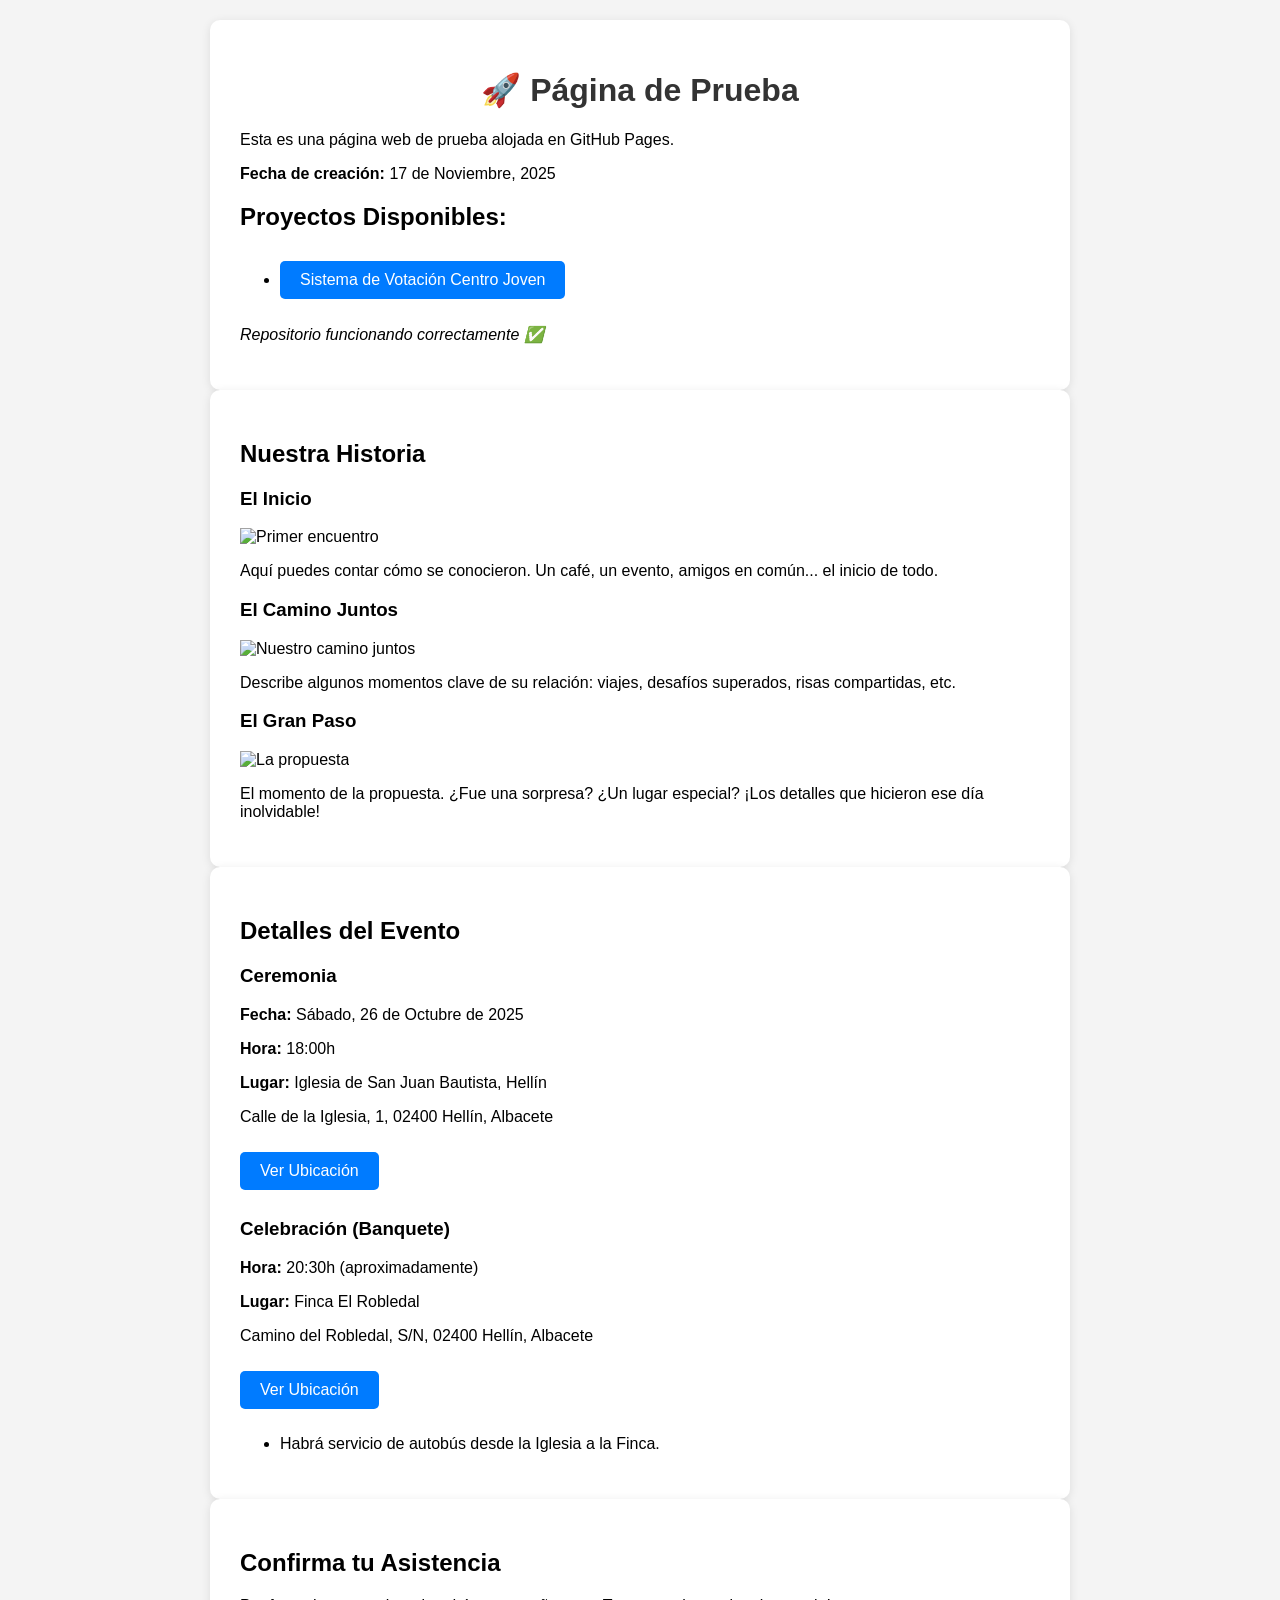
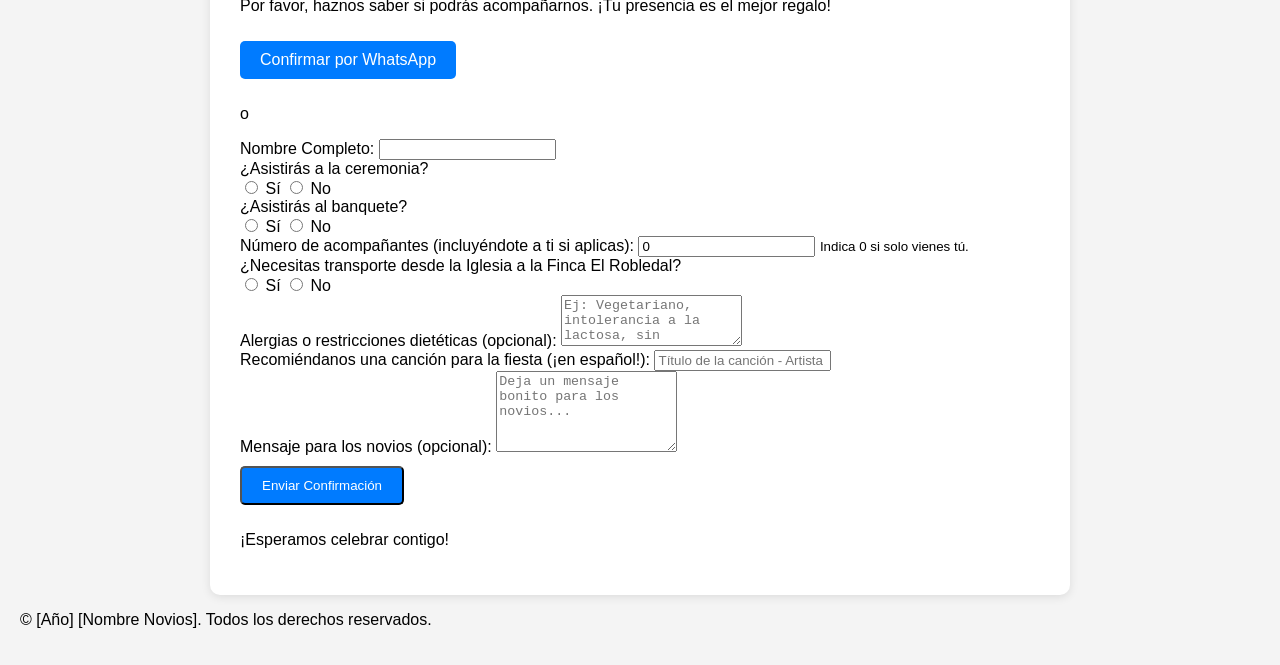
==== index.html @ acfec5c4 "Initial commit: Página de prueba y sistema de votación" ====
<!DOCTYPE html>
<html lang="es">
<head>
    <meta charset="UTF-8">
    <meta name="viewport" content="width=device-width, initial-scale=1.0">
    <title>Página de Prueba - GitHub Pages</title>
    <style>
        body { font-family: Arial, sans-serif; margin: 0; padding: 20px; background: #f4f4f4; }
        .container { max-width: 800px; margin: 0 auto; background: white; padding: 30px; border-radius: 10px; box-shadow: 0 2px 10px rgba(0,0,0,0.1); }
        h1 { color: #333; text-align: center; }
        .button { display: inline-block; background: #007bff; color: white; padding: 10px 20px; text-decoration: none; border-radius: 5px; margin: 10px 0; }
        .button:hover { background: #0056b3; }
    </style>
</head>
<body>
    <div class="container">
        <h1>🚀 Página de Prueba</h1>
        <p>Esta es una página web de prueba alojada en GitHub Pages.</p>
        <p><strong>Fecha de creación:</strong> 17 de Noviembre, 2025</p>
        
        <h2>Proyectos Disponibles:</h2>
        <ul>
            <li><a href="votacion_centro_joven.html" class="button">Sistema de Votación Centro Joven</a></li>
        </ul>
        
        <p><em>Repositorio funcionando correctamente ✅</em></p>
    </div>
</body>
</html>

    <section id="nuestra-historia" class="section story-section">
        <div class="container">
            <h2>Nuestra Historia</h2>
            <div class="story-grid">
                <div class="story-item">
                    <h3>El Inicio</h3>
                    <img src="./images/story_meeting.jpg" alt="Primer encuentro" class="story-photo">
                    <p>Aquí puedes contar cómo se conocieron. Un café, un evento, amigos en común... el inicio de todo.</p>
                </div>
                <div class="story-item">
                    <h3>El Camino Juntos</h3>
                    <img src="./images/story_journey.jpg" alt="Nuestro camino juntos" class="story-photo">
                    <p>Describe algunos momentos clave de su relación: viajes, desafíos superados, risas compartidas, etc.</p>
                </div>
                <div class="story-item">
                    <h3>El Gran Paso</h3>
                    <img src="./images/story_proposal.jpg" alt="La propuesta" class="story-photo">
                    <p>El momento de la propuesta. ¿Fue una sorpresa? ¿Un lugar especial? ¡Los detalles que hicieron ese día inolvidable!</p>
                </div>
            </div>
        </div>
    </section>

    <section id="detalles-evento" class="section details-section">
        <div class="container">
            <h2>Detalles del Evento</h2>

            <div class="detail-item">
                <h3><i class="fas fa-church icon"></i> Ceremonia</h3>
                <p><strong>Fecha:</strong> Sábado, 26 de Octubre de 2025</p>
                <p><strong>Hora:</strong> 18:00h</p>
                <p><strong>Lugar:</strong> Iglesia de San Juan Bautista, Hellín</p>
                <p>Calle de la Iglesia, 1, 02400 Hellín, Albacete</p>
                <p><a href="https://maps.app.goo.gl/g6g1mGqH4W5nK7dNA" target="_blank" class="button button-small"><i class="fas fa-map-marker-alt"></i> Ver Ubicación</a></p>
            </div>

            <div class="detail-item">
                <h3><i class="fas fa-glass-cheers icon"></i> Celebración (Banquete)</h3>
                <p><strong>Hora:</strong> 20:30h (aproximadamente)</p>
                <p><strong>Lugar:</strong> Finca El Robledal</p>
                <p>Camino del Robledal, S/N, 02400 Hellín, Albacete</p>
                <p><a href="https://maps.app.goo.gl/h2pQ4Z6sV8dE5XwW9" target="_blank" class="button button-small"><i class="fas fa-map-marker-alt"></i> Ver Ubicación</a></p>
                <ul>
                    <li><i class="fas fa-info-circle"></i> Habrá servicio de autobús desde la Iglesia a la Finca.</li>
                </ul>
            </div>

        </div>
    </section>

    <section id="confirmacion" class="section rsvp-section">
        <div class="container">
            <h2>Confirma tu Asistencia</h2>
            <p>Por favor, haznos saber si podrás acompañarnos. ¡Tu presencia es el mejor regalo!</p>

            <div class="rsvp-options">
                <a href="https://wa.me/XXXXXXXXXXX?text=Hola!%20Me%20gustar%C3%ADa%20confirmar%20mi%20asistencia%20a%20vuestra%20boda." class="button whatsapp-button" target="_blank">
                    <i class="fab fa-whatsapp"></i> Confirmar por WhatsApp
                </a>
                <p class="or-text">o</p>
            </div>

            <div class="rsvp-form">
                <form id="rsvp-form-custom" action="TU_WEB_APP_URL_AQUI" method="POST">
                    <div class="form-group">
                        <label for="nombrecompleto">Nombre Completo:</label>
                        <input type="text" id="nombrecompleto" name="nombrecompleto" required>
                    </div>

                    <div class="form-group radio-group">
                        <label>¿Asistirás a la ceremonia?</label>
                        <div>
                            <input type="radio" id="ceremonia-si" name="asistenciaceremonia" value="Sí" required>
                            <label for="ceremonia-si">Sí</label>
                            <input type="radio" id="ceremonia-no" name="asistenciaceremonia" value="No">
                            <label for="ceremonia-no">No</label>
                        </div>
                    </div>

                    <div class="form-group radio-group">
                        <label>¿Asistirás al banquete?</label>
                        <div>
                            <input type="radio" id="banquete-si" name="asistenciabanquete" value="Sí" required>
                            <label for="banquete-si">Sí</label>
                            <input type="radio" id="banquete-no" name="asistenciabanquete" value="No">
                            <label for="banquete-no">No</label>
                        </div>
                    </div>

                    <div class="form-group">
                        <label for="numacompanantes">Número de acompañantes (incluyéndote a ti si aplicas):</label>
                        <input type="number" id="numacompanantes" name="numacompanantes" min="0" value="0" required>
                        <small>Indica 0 si solo vienes tú.</small>
                    </div>

                    <div class="form-group radio-group">
                        <label for="necesitatransporte">¿Necesitas transporte desde la Iglesia a la Finca El Robledal?</label>
                        <div>
                            <input type="radio" id="transporte-si" name="necesitatransporte" value="Sí" required>
                            <label for="transporte-si">Sí</label>
                            <input type="radio" id="transporte-no" name="necesitatransporte" value="No">
                            <label for="transporte-no">No</label>
                        </div>
                    </div>

                    <div class="form-group">
                        <label for="alergias">Alergias o restricciones dietéticas (opcional):</label>
                        <textarea id="alergias" name="alergias" rows="3" placeholder="Ej: Vegetariano, intolerancia a la lactosa, sin gluten..."></textarea>
                    </div>

                    <div class="form-group">
                        <label for="cancion">Recomiéndanos una canción para la fiesta (¡en español!):</label>
                        <input type="text" id="cancion" name="cancion" placeholder="Título de la canción - Artista">
                    </div>

                    <div class="form-group">
                        <label for="mensaje">Mensaje para los novios (opcional):</label>
                        <textarea id="mensaje" name="mensaje" rows="5" placeholder="Deja un mensaje bonito para los novios..."></textarea>
                    </div>

                    <button type="submit" class="button">Enviar Confirmación</button>
                    <p id="form-message" class="form-message"></p>
                </form>
            </div>
            <p class="final-message">¡Esperamos celebrar contigo!</p>
        </div>
    </section>

    <footer>
        <p>&copy; [Año] [Nombre Novios]. Todos los derechos reservados.</p>
    </footer>

    <script src="script.js"></script>
</body>
</html>
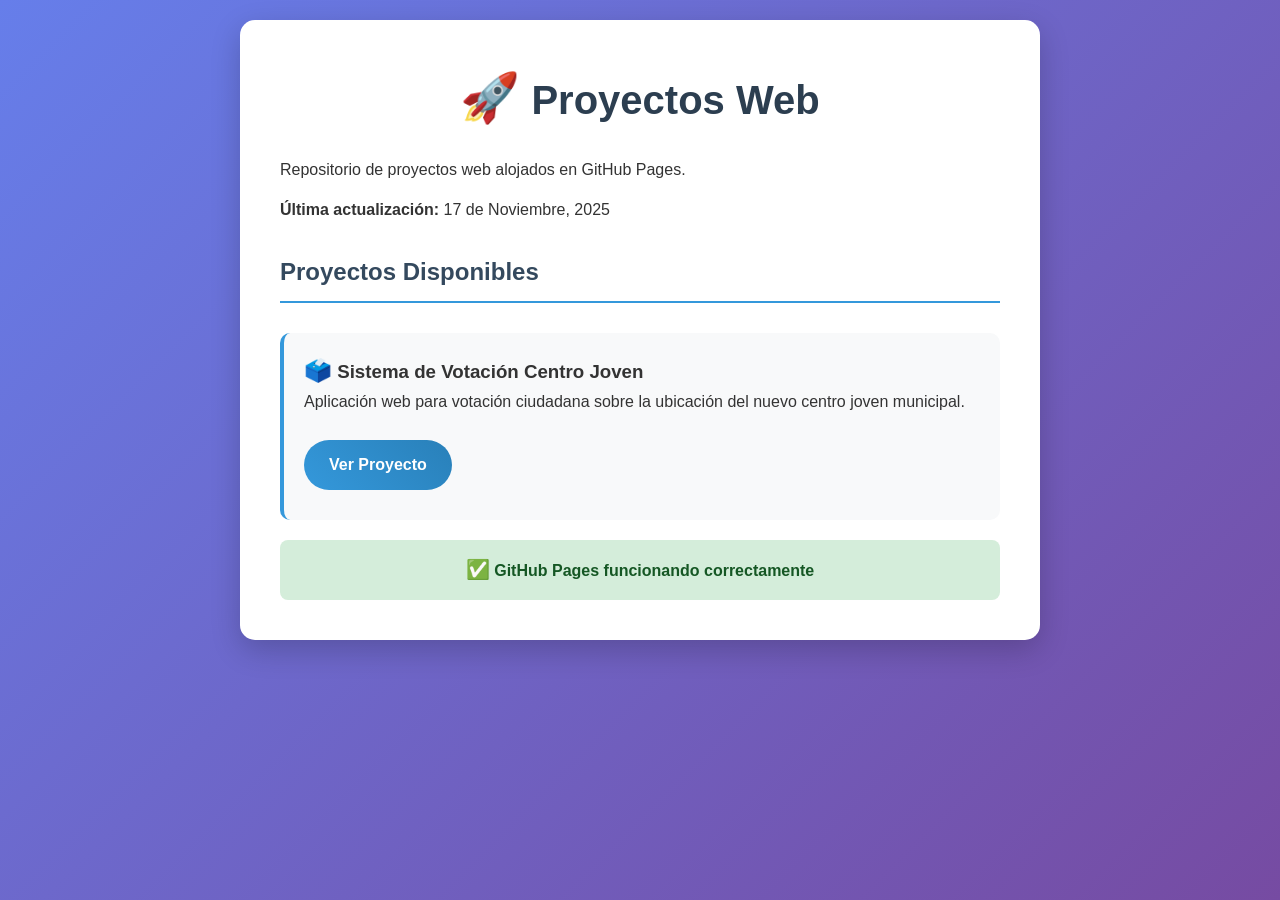
==== commit b0478cf2: "Fix: Corregir rutas CSS/JS y añadir estilos inline para GitHub Pages" ====
--- a/index.html
+++ b/index.html
@@ -5,161 +5,92 @@
     <meta name="viewport" content="width=device-width, initial-scale=1.0">
     <title>Página de Prueba - GitHub Pages</title>
     <style>
-        body { font-family: Arial, sans-serif; margin: 0; padding: 20px; background: #f4f4f4; }
-        .container { max-width: 800px; margin: 0 auto; background: white; padding: 30px; border-radius: 10px; box-shadow: 0 2px 10px rgba(0,0,0,0.1); }
-        h1 { color: #333; text-align: center; }
-        .button { display: inline-block; background: #007bff; color: white; padding: 10px 20px; text-decoration: none; border-radius: 5px; margin: 10px 0; }
-        .button:hover { background: #0056b3; }
+        * { margin: 0; padding: 0; box-sizing: border-box; }
+        body { 
+            font-family: -apple-system, BlinkMacSystemFont, 'Segoe UI', Roboto, sans-serif; 
+            line-height: 1.6; 
+            color: #333; 
+            background: linear-gradient(135deg, #667eea 0%, #764ba2 100%);
+            min-height: 100vh;
+            padding: 20px;
+        }
+        .container { 
+            max-width: 800px; 
+            margin: 0 auto; 
+            background: white; 
+            padding: 40px; 
+            border-radius: 15px; 
+            box-shadow: 0 10px 30px rgba(0,0,0,0.2);
+        }
+        h1 { 
+            color: #2c3e50; 
+            text-align: center; 
+            margin-bottom: 20px;
+            font-size: 2.5rem;
+        }
+        h2 {
+            color: #34495e;
+            margin: 30px 0 15px 0;
+            border-bottom: 2px solid #3498db;
+            padding-bottom: 10px;
+        }
+        p { margin-bottom: 15px; }
+        .button { 
+            display: inline-block; 
+            background: linear-gradient(45deg, #3498db, #2980b9);
+            color: white; 
+            padding: 12px 25px; 
+            text-decoration: none; 
+            border-radius: 25px; 
+            margin: 10px 10px 10px 0;
+            transition: all 0.3s ease;
+            font-weight: 600;
+        }
+        .button:hover { 
+            transform: translateY(-2px);
+            box-shadow: 0 5px 15px rgba(52, 152, 219, 0.4);
+        }
+        .projects {
+            display: grid;
+            gap: 20px;
+            margin-top: 30px;
+        }
+        .project-card {
+            background: #f8f9fa;
+            padding: 20px;
+            border-radius: 10px;
+            border-left: 4px solid #3498db;
+        }
+        .status {
+            background: #d4edda;
+            color: #155724;
+            padding: 15px;
+            border-radius: 8px;
+            margin-top: 20px;
+            text-align: center;
+            font-weight: 600;
+        }
+        .emoji { font-size: 1.2em; }
     </style>
 </head>
 <body>
     <div class="container">
-        <h1>🚀 Página de Prueba</h1>
-        <p>Esta es una página web de prueba alojada en GitHub Pages.</p>
-        <p><strong>Fecha de creación:</strong> 17 de Noviembre, 2025</p>
+        <h1><span class="emoji">🚀</span> Proyectos Web</h1>
+        <p>Repositorio de proyectos web alojados en GitHub Pages.</p>
+        <p><strong>Última actualización:</strong> 17 de Noviembre, 2025</p>
         
-        <h2>Proyectos Disponibles:</h2>
-        <ul>
-            <li><a href="votacion_centro_joven.html" class="button">Sistema de Votación Centro Joven</a></li>
-        </ul>
+        <h2>Proyectos Disponibles</h2>
+        <div class="projects">
+            <div class="project-card">
+                <h3><span class="emoji">🗳️</span> Sistema de Votación Centro Joven</h3>
+                <p>Aplicación web para votación ciudadana sobre la ubicación del nuevo centro joven municipal.</p>
+                <a href="./votacion_centro_joven.html" class="button">Ver Proyecto</a>
+            </div>
+        </div>
         
-        <p><em>Repositorio funcionando correctamente ✅</em></p>
+        <div class="status">
+            <span class="emoji">✅</span> GitHub Pages funcionando correctamente
+        </div>
     </div>
 </body>
 </html>
-
-    <section id="nuestra-historia" class="section story-section">
-        <div class="container">
-            <h2>Nuestra Historia</h2>
-            <div class="story-grid">
-                <div class="story-item">
-                    <h3>El Inicio</h3>
-                    <img src="./images/story_meeting.jpg" alt="Primer encuentro" class="story-photo">
-                    <p>Aquí puedes contar cómo se conocieron. Un café, un evento, amigos en común... el inicio de todo.</p>
-                </div>
-                <div class="story-item">
-                    <h3>El Camino Juntos</h3>
-                    <img src="./images/story_journey.jpg" alt="Nuestro camino juntos" class="story-photo">
-                    <p>Describe algunos momentos clave de su relación: viajes, desafíos superados, risas compartidas, etc.</p>
-                </div>
-                <div class="story-item">
-                    <h3>El Gran Paso</h3>
-                    <img src="./images/story_proposal.jpg" alt="La propuesta" class="story-photo">
-                    <p>El momento de la propuesta. ¿Fue una sorpresa? ¿Un lugar especial? ¡Los detalles que hicieron ese día inolvidable!</p>
-                </div>
-            </div>
-        </div>
-    </section>
-
-    <section id="detalles-evento" class="section details-section">
-        <div class="container">
-            <h2>Detalles del Evento</h2>
-
-            <div class="detail-item">
-                <h3><i class="fas fa-church icon"></i> Ceremonia</h3>
-                <p><strong>Fecha:</strong> Sábado, 26 de Octubre de 2025</p>
-                <p><strong>Hora:</strong> 18:00h</p>
-                <p><strong>Lugar:</strong> Iglesia de San Juan Bautista, Hellín</p>
-                <p>Calle de la Iglesia, 1, 02400 Hellín, Albacete</p>
-                <p><a href="https://maps.app.goo.gl/g6g1mGqH4W5nK7dNA" target="_blank" class="button button-small"><i class="fas fa-map-marker-alt"></i> Ver Ubicación</a></p>
-            </div>
-
-            <div class="detail-item">
-                <h3><i class="fas fa-glass-cheers icon"></i> Celebración (Banquete)</h3>
-                <p><strong>Hora:</strong> 20:30h (aproximadamente)</p>
-                <p><strong>Lugar:</strong> Finca El Robledal</p>
-                <p>Camino del Robledal, S/N, 02400 Hellín, Albacete</p>
-                <p><a href="https://maps.app.goo.gl/h2pQ4Z6sV8dE5XwW9" target="_blank" class="button button-small"><i class="fas fa-map-marker-alt"></i> Ver Ubicación</a></p>
-                <ul>
-                    <li><i class="fas fa-info-circle"></i> Habrá servicio de autobús desde la Iglesia a la Finca.</li>
-                </ul>
-            </div>
-
-        </div>
-    </section>
-
-    <section id="confirmacion" class="section rsvp-section">
-        <div class="container">
-            <h2>Confirma tu Asistencia</h2>
-            <p>Por favor, haznos saber si podrás acompañarnos. ¡Tu presencia es el mejor regalo!</p>
-
-            <div class="rsvp-options">
-                <a href="https://wa.me/XXXXXXXXXXX?text=Hola!%20Me%20gustar%C3%ADa%20confirmar%20mi%20asistencia%20a%20vuestra%20boda." class="button whatsapp-button" target="_blank">
-                    <i class="fab fa-whatsapp"></i> Confirmar por WhatsApp
-                </a>
-                <p class="or-text">o</p>
-            </div>
-
-            <div class="rsvp-form">
-                <form id="rsvp-form-custom" action="TU_WEB_APP_URL_AQUI" method="POST">
-                    <div class="form-group">
-                        <label for="nombrecompleto">Nombre Completo:</label>
-                        <input type="text" id="nombrecompleto" name="nombrecompleto" required>
-                    </div>
-
-                    <div class="form-group radio-group">
-                        <label>¿Asistirás a la ceremonia?</label>
-                        <div>
-                            <input type="radio" id="ceremonia-si" name="asistenciaceremonia" value="Sí" required>
-                            <label for="ceremonia-si">Sí</label>
-                            <input type="radio" id="ceremonia-no" name="asistenciaceremonia" value="No">
-                            <label for="ceremonia-no">No</label>
-                        </div>
-                    </div>
-
-                    <div class="form-group radio-group">
-                        <label>¿Asistirás al banquete?</label>
-                        <div>
-                            <input type="radio" id="banquete-si" name="asistenciabanquete" value="Sí" required>
-                            <label for="banquete-si">Sí</label>
-                            <input type="radio" id="banquete-no" name="asistenciabanquete" value="No">
-                            <label for="banquete-no">No</label>
-                        </div>
-                    </div>
-
-                    <div class="form-group">
-                        <label for="numacompanantes">Número de acompañantes (incluyéndote a ti si aplicas):</label>
-                        <input type="number" id="numacompanantes" name="numacompanantes" min="0" value="0" required>
-                        <small>Indica 0 si solo vienes tú.</small>
-                    </div>
-
-                    <div class="form-group radio-group">
-                        <label for="necesitatransporte">¿Necesitas transporte desde la Iglesia a la Finca El Robledal?</label>
-                        <div>
-                            <input type="radio" id="transporte-si" name="necesitatransporte" value="Sí" required>
-                            <label for="transporte-si">Sí</label>
-                            <input type="radio" id="transporte-no" name="necesitatransporte" value="No">
-                            <label for="transporte-no">No</label>
-                        </div>
-                    </div>
-
-                    <div class="form-group">
-                        <label for="alergias">Alergias o restricciones dietéticas (opcional):</label>
-                        <textarea id="alergias" name="alergias" rows="3" placeholder="Ej: Vegetariano, intolerancia a la lactosa, sin gluten..."></textarea>
-                    </div>
-
-                    <div class="form-group">
-                        <label for="cancion">Recomiéndanos una canción para la fiesta (¡en español!):</label>
-                        <input type="text" id="cancion" name="cancion" placeholder="Título de la canción - Artista">
-                    </div>
-
-                    <div class="form-group">
-                        <label for="mensaje">Mensaje para los novios (opcional):</label>
-                        <textarea id="mensaje" name="mensaje" rows="5" placeholder="Deja un mensaje bonito para los novios..."></textarea>
-                    </div>
-
-                    <button type="submit" class="button">Enviar Confirmación</button>
-                    <p id="form-message" class="form-message"></p>
-                </form>
-            </div>
-            <p class="final-message">¡Esperamos celebrar contigo!</p>
-        </div>
-    </section>
-
-    <footer>
-        <p>&copy; [Año] [Nombre Novios]. Todos los derechos reservados.</p>
-    </footer>
-
-    <script src="script.js"></script>
-</body>
-</html>
